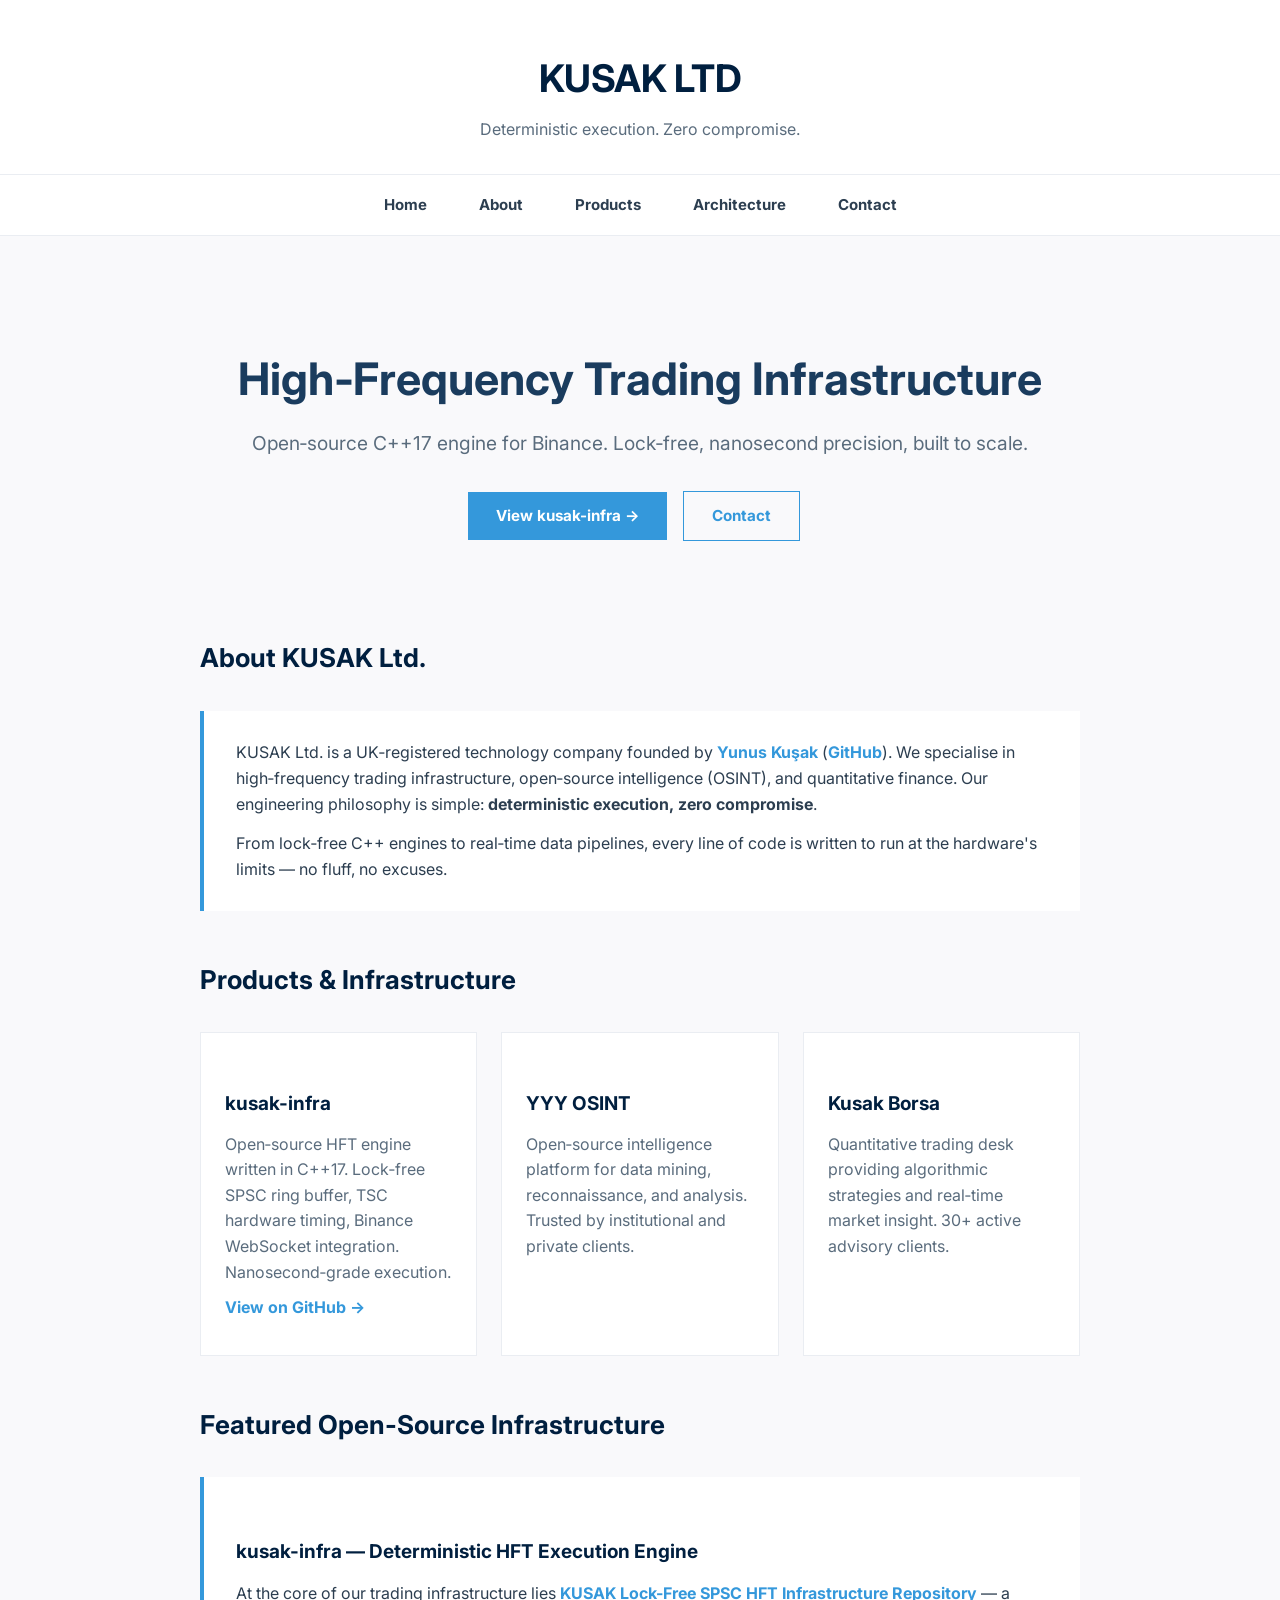
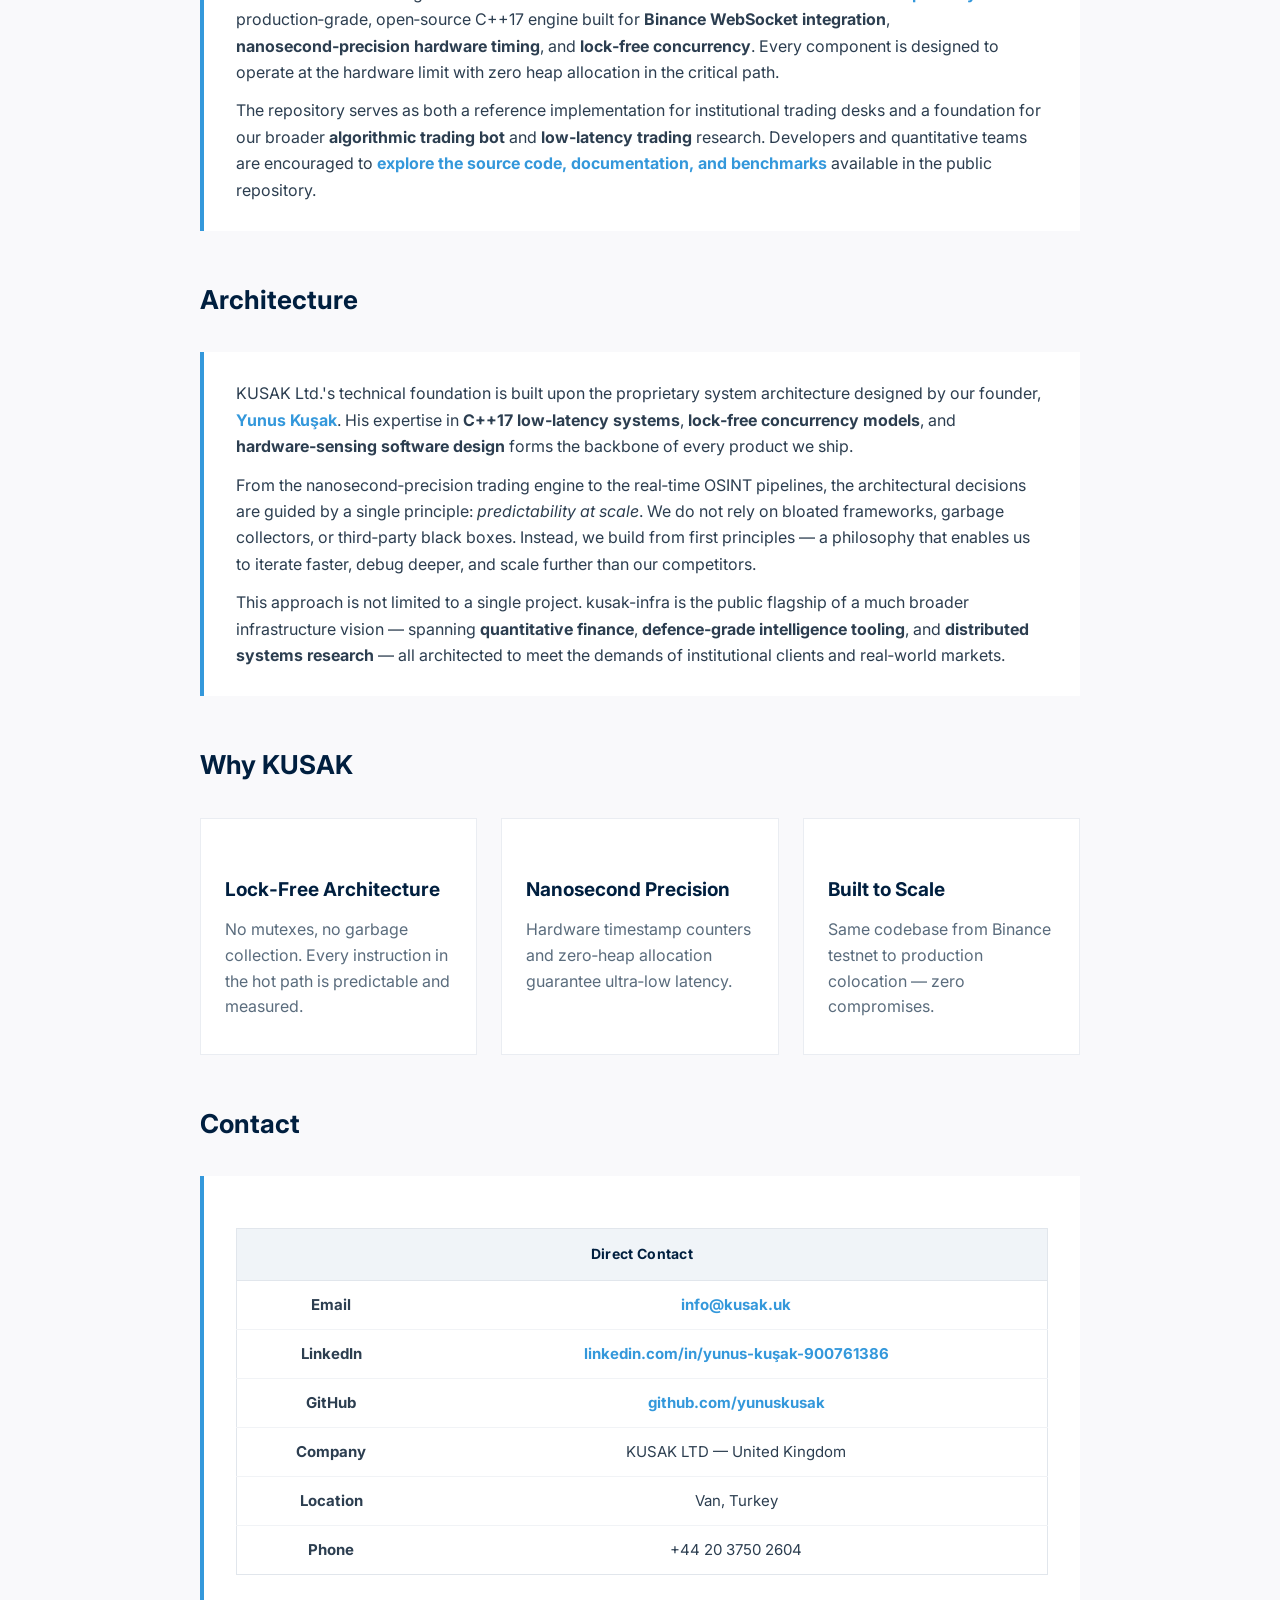
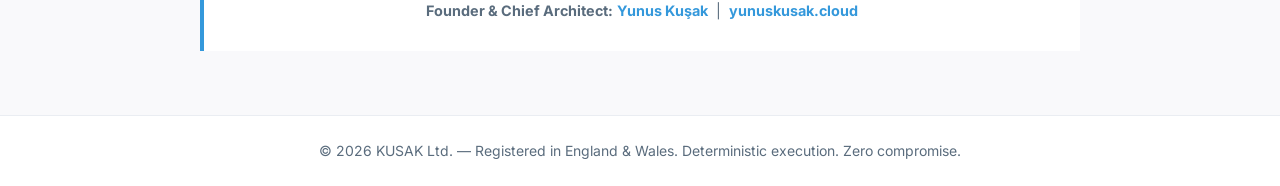
==== index.html @ 6ea3983c "Add files via upload" ====
<!DOCTYPE html>
<html lang="en">
<head>
    <meta charset="UTF-8">
    <meta name="viewport" content="width=device-width, initial-scale=1.0">

    <!-- SEO Meta Tags -->
    <meta name="description" content="KUSAK Ltd. — High-frequency trading infrastructure and OSINT services. Open-source C++17 HFT engine for Binance.">
    <meta name="keywords" content="KUSAK, HFT, algorithmic trading bot, Binance trading bot, low-latency trading, borsa botu, C++17, lock-free, OSINT, kusak-infra, Yunus Kuşak">

    <title>KUSAK Ltd. — Deterministic Execution. Zero Compromise.</title>

    <!-- Google Fonts -->
    <link rel="preconnect" href="https://fonts.googleapis.com">
    <link rel="preconnect" href="https://fonts.gstatic.com" crossorigin>
    <link href="https://fonts.googleapis.com/css2?family=Inter:opsz,wght@14..32,400;14..32,500;14..32,600;14..32,700&display=swap" rel="stylesheet">

    <!-- Harici CSS Dosyası -->
    <link rel="stylesheet" href="style.css">
</head>
<body>

    <!-- ===== HEADER ===== -->
    <header class="site-header">
        <h1>KUSAK LTD</h1>
        <p>Deterministic execution. Zero compromise.</p>
    </header>

    <!-- ===== NAVIGATION ===== -->
    <nav>
    <a href="#hero">Home</a>
    <a href="#about">About</a>
    <a href="#products">Products</a>
    <a href="#architecture">Architecture</a>
    <a href="#contact">Contact</a>
</nav>

    <!-- ===== HERO SECTION ===== -->
    <section id="hero" class="container" style="text-align:center; padding-top:60px; padding-bottom:40px;">
        <h1 style="font-size:2.8rem; color:#1A3C5E; margin-bottom:12px;">High‑Frequency Trading Infrastructure</h1>
        <p style="font-size:1.2rem; color:#5A6C7D; margin-bottom:32px;">
            Open‑source C++17 engine for Binance. Lock‑free, nanosecond precision, built to scale.
        </p>
        <a href="https://github.com/yunuskusak/kusak-infra.git"
           class="btn"
           target="_blank"
           rel="noopener"
           title="View C++17 Lock-Free HFT Engine Source Code on GitHub"
           aria-label="View C++17 Lock-Free HFT Engine Source Code on GitHub">
            View kusak-infra →
        </a>
        <a href="#contact" class="btn btn-outline">Contact</a>
    </section>

    <!-- ===== ABOUT SECTION ===== -->
    <section id="about" class="container">
        <h2>About KUSAK Ltd.</h2>
        <div class="kart-kutu">
            <p>
                KUSAK Ltd. is a UK‑registered technology company founded by
                <a href="https://yunuskusak.cloud" target="_blank" rel="noopener"
                   title="Yunus Kuşak — Personal Website"
                   aria-label="Yunus Kuşak Personal Website">Yunus Kuşak</a>
                (<a href="https://github.com/yunuskusak" target="_blank" rel="noopener"
                   title="Yunus Kuşak — Founder of KUSAK Ltd. on GitHub"
                   aria-label="Yunus Kuşak — Founder of KUSAK Ltd. on GitHub">GitHub</a>).
                We specialise in high‑frequency trading infrastructure, open‑source intelligence (OSINT),
                and quantitative finance. Our engineering philosophy is simple: <strong>deterministic execution, zero compromise</strong>.
            </p>
            <p>
                From lock‑free C++ engines to real‑time data pipelines, every line of code
                is written to run at the hardware's limits — no fluff, no excuses.
            </p>
        </div>
    </section>

    <!-- ===== PRODUCTS SECTION ===== -->
    <section id="products" class="container">
        <h2>Products & Infrastructure</h2>
        <div class="grid-3">
            <div class="item">
                <h3>kusak-infra</h3>
                <p>Open‑source HFT engine written in C++17. Lock‑free SPSC ring buffer, TSC hardware timing, Binance WebSocket integration. Nanosecond‑grade execution.</p>
                <p><a href="https://github.com/yunuskusak/kusak-infra.git" target="_blank" rel="noopener"
                      title="View C++17 Lock-Free HFT Engine Source Code on GitHub"
                      aria-label="View C++17 Lock-Free HFT Engine Source Code on GitHub">View on GitHub →</a></p>
            </div>
            <div class="item">
                <h3>YYY OSINT</h3>
                <p>Open‑source intelligence platform for data mining, reconnaissance, and analysis. Trusted by institutional and private clients.</p>
            </div>
            <div class="item">
                <h3>Kusak Borsa</h3>
                <p>Quantitative trading desk providing algorithmic strategies and real‑time market insight. 30+ active advisory clients.</p>
            </div>
        </div>
    </section>

    <!-- ===== FEATURED OPEN-SOURCE PROJECT ===== -->
    <section id="featured" class="container">
        <h2>Featured Open-Source Infrastructure</h2>
        <div class="kart-kutu">
            <h3 style="color: #001F3F; margin-bottom: 12px;">kusak-infra — Deterministic HFT Execution Engine</h3>
            <p>
                At the core of our trading infrastructure lies
                <a href="https://github.com/yunuskusak/kusak-infra.git"
                   target="_blank"
                   rel="noopener"
                   title="KUSAK Lock-Free SPSC High-Frequency Trading Infrastructure Repository"
                   aria-label="KUSAK Lock-Free SPSC High-Frequency Trading Infrastructure Repository on GitHub">
                    KUSAK Lock-Free SPSC HFT Infrastructure Repository
                </a> —
                a production‑grade, open‑source C++17 engine built for
                <strong>Binance WebSocket integration</strong>,
                <strong>nanosecond‑precision hardware timing</strong>, and
                <strong>lock‑free concurrency</strong>.
                Every component is designed to operate at the hardware limit with
                zero heap allocation in the critical path.
            </p>
            <p>
                The repository serves as both a reference implementation for
                institutional trading desks and a foundation for our broader
                <strong>algorithmic trading bot</strong> and
                <strong>low‑latency trading</strong> research.
                Developers and quantitative teams are encouraged to
                <a href="https://github.com/yunuskusak/kusak-infra.git"
                   target="_blank"
                   rel="noopener"
                   title="Explore KUSAK HFT Engine Source Code, Documentation, and Benchmarks on GitHub"
                   aria-label="Explore KUSAK HFT Engine Source Code, Documentation, and Benchmarks on GitHub">
                    explore the source code, documentation, and benchmarks
                </a>
                available in the public repository.
            </p>
        </div>
    </section>

    <!-- ===== ARCHITECTURE ===== -->
<section id="architecture" class="container">
    <h2>Architecture</h2>
    <div class="kart-kutu">
        <p>
            KUSAK Ltd.'s technical foundation is built upon the proprietary system architecture 
            designed by our founder, 
            <a href="https://github.com/yunuskusak" target="_blank" rel="noopener" 
               title="Yunus Kuşak — Chief Architect & Founder of KUSAK Ltd. on GitHub"
               aria-label="Yunus Kuşak — Chief Architect & Founder of KUSAK Ltd. on GitHub">Yunus Kuşak</a>.
            His expertise in <strong>C++17 low‑latency systems</strong>, <strong>lock‑free concurrency models</strong>, 
            and <strong>hardware‑sensing software design</strong> forms the backbone of every product we ship.
        </p>
        <p>
            From the nanosecond‑precision trading engine to the real‑time OSINT pipelines, 
            the architectural decisions are guided by a single principle: <em>predictability at scale</em>. 
            We do not rely on bloated frameworks, garbage collectors, or third‑party black boxes. 
            Instead, we build from first principles — a philosophy that enables us to iterate faster, 
            debug deeper, and scale further than our competitors.
        </p>
        <p>
            This approach is not limited to a single project. kusak-infra is the public flagship 
            of a much broader infrastructure vision — spanning <strong>quantitative finance</strong>, 
            <strong>defence‑grade intelligence tooling</strong>, and <strong>distributed systems research</strong> — 
            all architected to meet the demands of institutional clients and real‑world markets.
        </p>
    </div>
</section>

    <!-- ===== WHY KUSAK SECTION ===== -->
    <section id="why" class="container">
        <h2>Why KUSAK</h2>
        <div class="grid-3">
            <div class="item">
                <h3>Lock‑Free Architecture</h3>
                <p>No mutexes, no garbage collection. Every instruction in the hot path is predictable and measured.</p>
            </div>
            <div class="item">
                <h3>Nanosecond Precision</h3>
                <p>Hardware timestamp counters and zero‑heap allocation guarantee ultra‑low latency.</p>
            </div>
            <div class="item">
                <h3>Built to Scale</h3>
                <p>Same codebase from Binance testnet to production colocation — zero compromises.</p>
            </div>
        </div>
    </section>

    <!-- ===== CONTACT SECTION (DÜZELTİLMİŞ) ===== -->
    <section id="contact" class="container">
        <h2>Contact</h2>
        <div class="kart-kutu" style="text-align:center;">
            <table class="contact-table">
                <tr><th colspan="2">Direct Contact</th></tr>
                <tr><td><b>Email</b></td><td><a href="mailto:info@kusak.uk">info@kusak.uk</a></td></tr>
                <tr><td><b>LinkedIn</b></td><td><a href="https://linkedin.com/in/yunus-kuşak-900761386" target="_blank">linkedin.com/in/yunus-kuşak-900761386</a></td></tr>
                <tr><td><b>GitHub</b></td><td><a href="https://github.com/yunuskusak" target="_blank">github.com/yunuskusak</a></td></tr>
                <tr><td><b>Company</b></td><td>KUSAK LTD — United Kingdom</td></tr>
                <tr><td><b>Location</b></td><td>Van, Turkey</td></tr>
                <tr><td><b>Phone</b></td><td>+44 20 3750 2604</td></tr>
            </table>
            <p style="font-size: 0.9rem; color: #5A6C7D; margin-top: 16px;">
                <strong>Founder & Chief Architect:</strong>
                <a href="https://github.com/yunuskusak" target="_blank" rel="noopener"
                   title="Yunus Kuşak — Founder & Chief Architect of KUSAK Ltd. on GitHub"
                   aria-label="Yunus Kuşak — Founder & Chief Architect of KUSAK Ltd. on GitHub">Yunus Kuşak</a>
                &nbsp;|&nbsp;
                <a href="https://yunuskusak.cloud" target="_blank" rel="noopener"
                   title="Yunus Kuşak — Personal Website"
                   aria-label="Yunus Kuşak Personal Website">yunuskusak.cloud</a>
            </p>
        </div>
    </section>

    <!-- ===== FOOTER ===== -->
    <footer>
        <p>&copy; 2026 KUSAK Ltd. — Registered in England &amp; Wales. Deterministic execution. Zero compromise.</p>
    </footer>

</body>
</html>
---- style.css ----
* {
  margin: 0;
  padding: 0;
}

body {
  background-color: #F9F9FB;
  color: #2C3E50;
  font-family: 'Inter', 'Segoe UI', 'Roboto', Arial, Verdana, sans-serif;
  font-size: 16px;
  line-height: 1.6;
}

.site-header {
  background-color: #FFFFFF;
  padding: 48px 24px 32px 24px;
  text-align: center;
  border-bottom: 1px solid #EAEDF2;
}

.site-header h1 {
  color: #001F3F;
  font-size: 38px;
  font-weight: bold;
  letter-spacing: -0.5px;
  margin-bottom: 8px;
}

.site-header p {
  color: #5A6C7D;
  font-size: 16px;
}

nav {
  background-color: #FFFFFF;
  padding: 0;
  text-align: center;
  border-bottom: 1px solid #EAEDF2;
}

nav a {
  display: inline-block;
  color: #2C3E50;
  text-decoration: none;
  padding: 18px 24px;
  font-size: 15px;
  font-weight: bold;
}

nav a:hover {
  color: #3498DB;
  background-color: #F0F4F8;
}

.container {
  width: 880px;
  margin: 48px auto;
  padding: 0 24px;
}

h2 {
  color: #001F3F;
  font-size: 26px;
  font-weight: bold;
  margin-top: 48px;
  margin-bottom: 20px;
}

h3 {
  color: #2C3E50;
  font-size: 19px;
  font-weight: bold;
  margin-top: 32px;
  margin-bottom: 12px;
}

hr {
  border: none;
  border-top: 1px solid #EAEDF2;
  margin: 40px 0;
}

a {
  color: #3498DB;
  text-decoration: none;
  font-weight: bold;
}

a:hover {
  color: #001F3F;
  text-decoration: underline;
}

ul, ol {
  padding-left: 24px;
  margin: 16px 0;
  line-height: 1.7;
  color: #2C3E50;
}

table {
  border-collapse: collapse;
  width: 100%;
  margin: 32px 0;
  background-color: transparent;
  border: 1px solid #E1E6EC;
}

th {
  background-color: #F0F4F8;
  color: #001F3F;
  padding: 14px 16px;
  text-align: left;
  font-weight: bold;
  font-size: 14px;
  letter-spacing: 0.3px;
  border-bottom: 1px solid #E1E6EC;
}

td {
  padding: 12px 16px;
  border-bottom: 1px solid #F1F3F6;
  color: #2C3E50;
  background-color: #FFFFFF;
  vertical-align: middle;
  font-size: 15px;
}

tr:last-child td {
  border-bottom: none;
}

tr:hover td {
  background-color: #F9FBFD;
}

.kart-kutu {
  background-color: #FFFFFF;
  border: none;
  border-left: 4px solid #3498DB;
  padding: 28px 32px;
  margin: 32px 0;
}

.kart-kutu p {
  margin-bottom: 12px;
  color: #2C3E50;
  line-height: 1.65;
}

.kart-kutu p:last-child {
  margin-bottom: 0;
}

.form-satir {
  margin-bottom: 28px;
}

label {
  display: block;
  color: #001F3F;
  font-weight: bold;
  font-size: 15px;
  margin-bottom: 8px;
}

input[type="text"],
input[type="password"],
input[type="email"],
textarea {
  width: 100%;
  max-width: 600px;
  background-color: #FFFFFF;
  border: 1px solid #DDE1E7;
  color: #2C3E50;
  padding: 12px 16px;
  font-family: inherit;
  font-size: 16px;
}

input:focus,
textarea:focus {
  border-color: #3498DB;
  outline: none;
  background-color: #F5FAFF;
}

textarea {
  vertical-align: top;
}

input[type="submit"],
input[type="reset"] {
  background-color: #3498DB;
  color: #FFFFFF;
  border: none;
  padding: 12px 32px;
  font-family: inherit;
  font-size: 16px;
  font-weight: bold;
  margin-right: 12px;
}

input[type="reset"] {
  background-color: #E1E6EC;
  color: #2C3E50;
}

input[type="submit"]:hover {
  background-color: #001F3F;
}

input[type="reset"]:hover {
  background-color: #CFD6DF;
}

input[type="checkbox"],
input[type="radio"] {
  margin-right: 8px;
}

.secenekler {
  line-height: 2;
}

.resim-alan {
  background-color: #FFFFFF;
  border: 1px solid #EAEDF2;
  display: inline-block;
  padding: 12px;
  margin: 12px;
  text-align: center;
  vertical-align: top;
  width: 240px;
}

.resim-alan p {
  color: #2C3E50;
  font-size: 14px;
  font-weight: bold;
  margin: 10px 0 0 0;
}

.resim-alan img {
  width: 100%;
  height: auto;
  background-color: #F0F4F8;
  display: block;
  border: 1px solid #EAEDF2;
}

.profil-resim {
  border: 2px solid #3498DB;
  padding: 3px;
  background-color: #FFFFFF;
}

.bilgi-tablosu,
.girisim-tablosu {
  background-color: transparent;
  border: none;
}

.bilgi-tablosu td,
.girisim-tablosu td {
  background-color: transparent;
}

.bilgi-etiket {
  background-color: #F0F4F8;
  width: 160px;
  color: #001F3F;
  font-weight: bold;
}

.bilgi-deger {
  background-color: #FFFFFF;
  color: #2C3E50;
}

footer {
  background-color: #FFFFFF;
  border-top: 1px solid #EAEDF2;
  text-align: center;
  padding: 24px;
  color: #5A6C7D;
  font-size: 14px;
  margin-top: 64px;
}

footer a {
  color: #3498DB;
  text-decoration: none;
  font-weight: bold;
}

footer a:hover {
  color: #001F3F;
}

.tesekkur-bolum {
  background-color: #FFFFFF;
  border: 1px solid #EAEDF2;
  padding: 32px 24px;
  margin-top: 40px;
  text-align: center;
}

.tesekkur-bolum h2 {
  color: #001F3F;
  margin-bottom: 20px;
}

.tesekkur-bolum h3 {
  color: #3498DB;
}

.tesekkur-bolum p {
  color: #2C3E50;
  max-width: 600px;
  margin: 0 auto 16px auto;
}

.tesekkur-bolum .isim-listesi {
  list-style: none;
  padding: 0;
  text-align: center;
}

.tesekkur-bolum .isim-listesi li {
  display: inline-block;
  margin: 6px 12px;
  font-weight: bold;
  color: #2C3E50;
}

/* === EKSİK SINIFLAR: Butonlar ve Grid (HTML ile uyumlu) === */
.btn {
  display: inline-block;
  background-color: #3498DB;
  color: #FFFFFF;
  padding: 12px 28px;
  font-size: 0.95rem;
  font-weight: bold;
  text-decoration: none;
  margin-right: 12px;
  margin-bottom: 8px;
}

.btn:hover {
  background-color: #001F3F;
  color: #FFFFFF;
  text-decoration: none;
}

.btn-outline {
  background-color: transparent;
  border: 1px solid #3498DB;
  color: #3498DB;
}

.btn-outline:hover {
  background-color: #3498DB;
  color: #FFFFFF;
}

.grid-3 {
  display: grid;
  grid-template-columns: repeat(auto-fit, minmax(240px, 1fr));
  gap: 24px;
  margin: 32px 0;
}

.grid-3 .item {
  background-color: #FFFFFF;
  padding: 24px;
  border: 1px solid #EAEDF2;
}

.grid-3 .item h3 {
  color: #001F3F;
}

.grid-3 .item p {
  color: #5A6C7D;
  margin-bottom: 10px;
}
/* === İLETİŞİM TABLOSU === */
.contact-table {
  width: 100%;
  border-collapse: collapse;
  margin: 24px 0;
  background-color: transparent;
  border: 1px solid #E1E6EC;
}

.contact-table th {
  background-color: #F0F4F8;
  color: #001F3F;
  padding: 14px 16px;
  text-align: center;
  font-weight: bold;
  font-size: 14px;
  letter-spacing: 0.3px;
  border-bottom: 1px solid #E1E6EC;
}

.contact-table td {
  padding: 12px 16px;
  border-bottom: 1px solid #F1F3F6;
  color: #2C3E50;
  background-color: #FFFFFF;
  vertical-align: middle;
  font-size: 15px;
}

.contact-table tr:last-child td {
  border-bottom: none;
}

.contact-table tr:hover td {
  background-color: #F9FBFD;
}
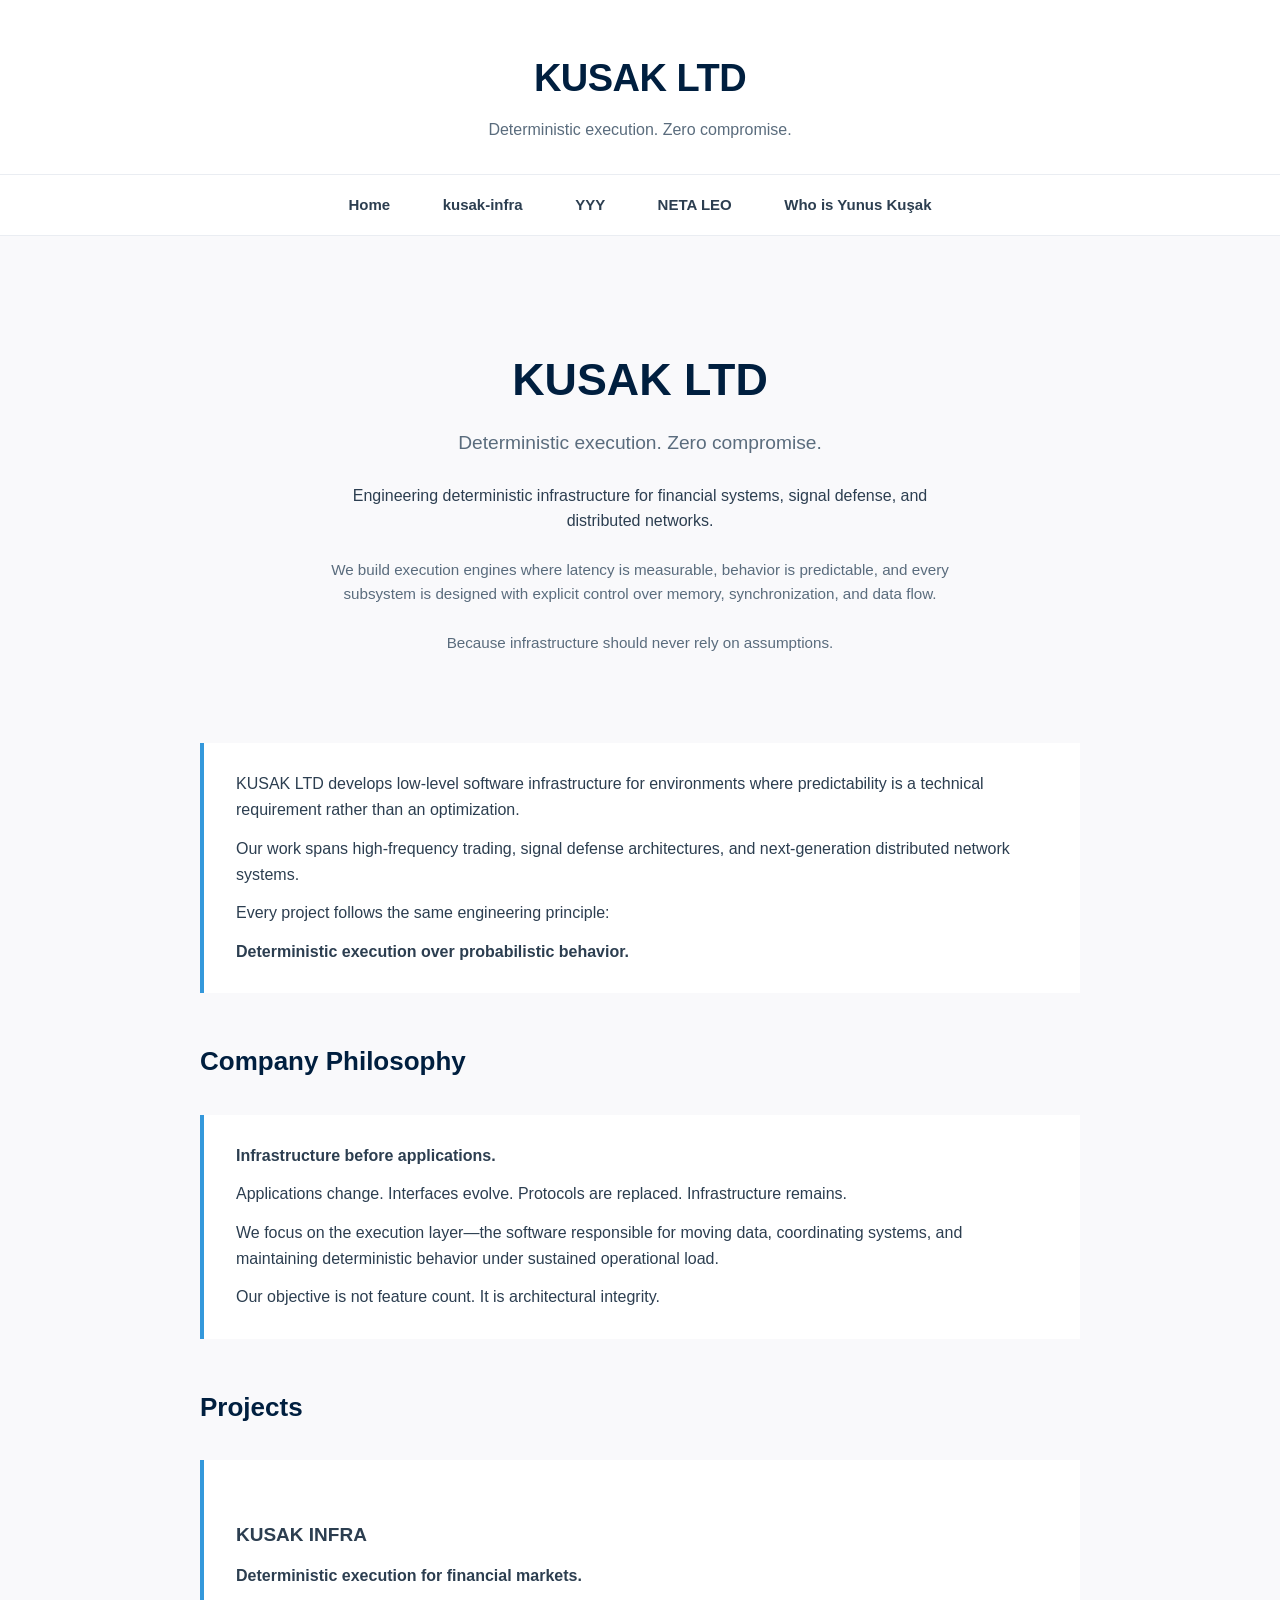
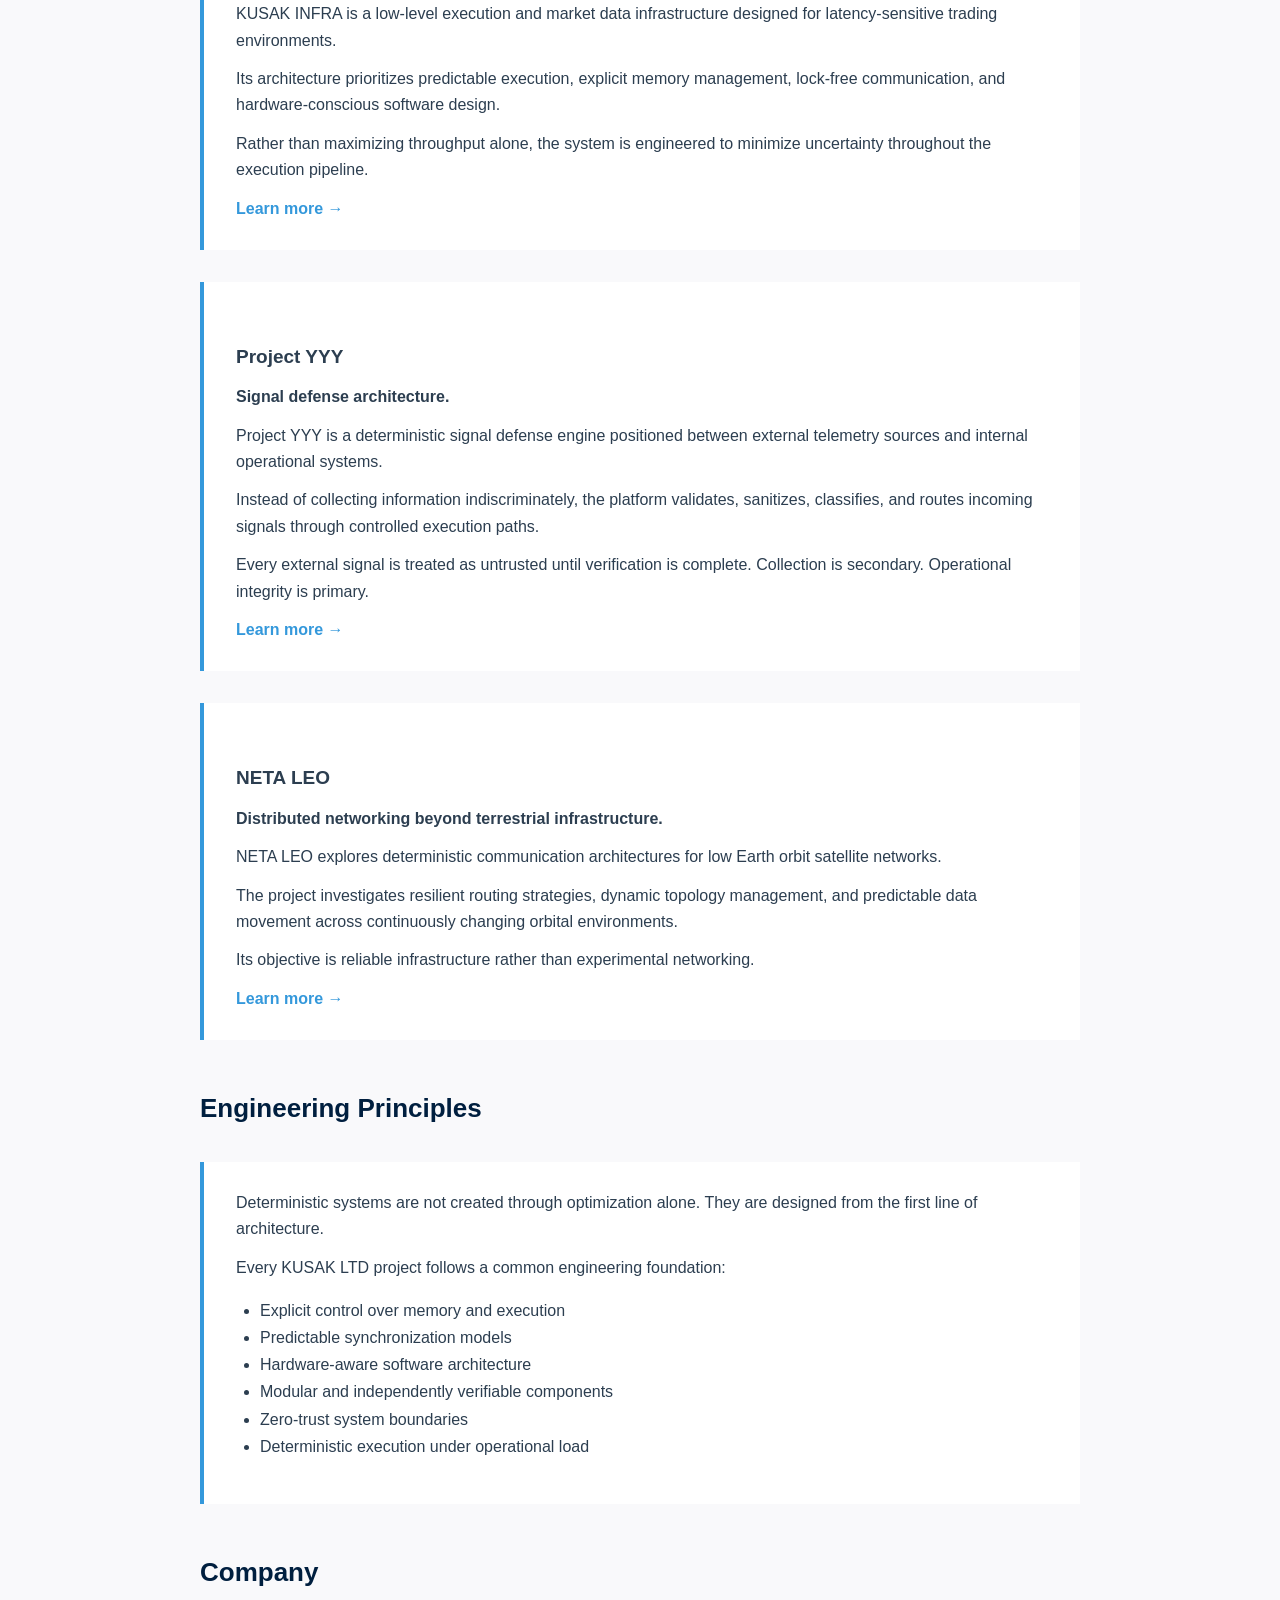
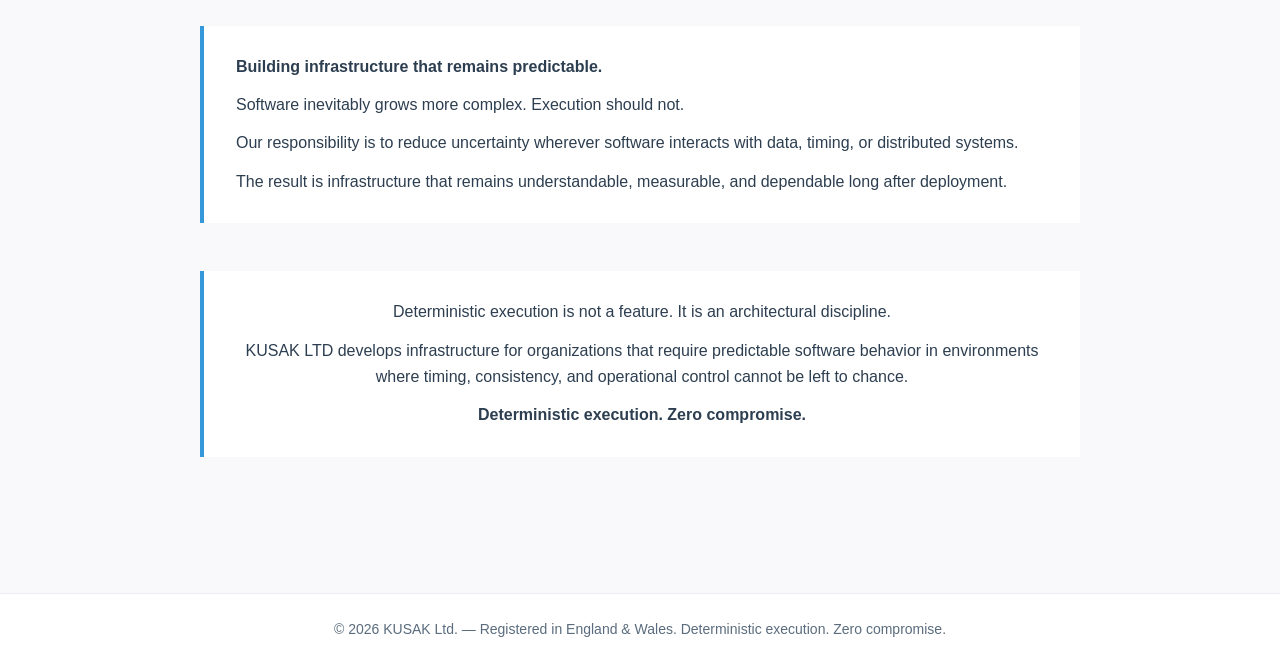
==== commit 2ec213dd: "Add files via upload" ====
--- a/index.html
+++ b/index.html
@@ -3,216 +3,129 @@
 <head>
     <meta charset="UTF-8">
     <meta name="viewport" content="width=device-width, initial-scale=1.0">
-
-    <!-- SEO Meta Tags -->
-    <meta name="description" content="KUSAK Ltd. — High-frequency trading infrastructure and OSINT services. Open-source C++17 HFT engine for Binance.">
-    <meta name="keywords" content="KUSAK, HFT, algorithmic trading bot, Binance trading bot, low-latency trading, borsa botu, C++17, lock-free, OSINT, kusak-infra, Yunus Kuşak">
-
     <title>KUSAK Ltd. — Deterministic Execution. Zero Compromise.</title>
-
-    <!-- Google Fonts -->
-    <link rel="preconnect" href="https://fonts.googleapis.com">
-    <link rel="preconnect" href="https://fonts.gstatic.com" crossorigin>
-    <link href="https://fonts.googleapis.com/css2?family=Inter:opsz,wght@14..32,400;14..32,500;14..32,600;14..32,700&display=swap" rel="stylesheet">
-
-    <!-- Harici CSS Dosyası -->
     <link rel="stylesheet" href="style.css">
 </head>
 <body>
-
-    <!-- ===== HEADER ===== -->
     <header class="site-header">
         <h1>KUSAK LTD</h1>
         <p>Deterministic execution. Zero compromise.</p>
     </header>
+    <nav>
+        <a href="index.html">Home</a>
+        <a href="surumler.html">kusak-infra</a>
+        <a href="yyy.html">YYY</a>
+        <a href="neta-leo.html">NETA LEO</a>
+        <a href="founder.html">Who is Yunus Kuşak</a>
+    </nav>
 
-    <!-- ===== NAVIGATION ===== -->
-    <nav>
-    <a href="#hero">Home</a>
-    <a href="#about">About</a>
-    <a href="#products">Products</a>
-    <a href="#architecture">Architecture</a>
-    <a href="#contact">Contact</a>
-</nav>
-
-    <!-- ===== HERO SECTION ===== -->
-    <section id="hero" class="container" style="text-align:center; padding-top:60px; padding-bottom:40px;">
-        <h1 style="font-size:2.8rem; color:#1A3C5E; margin-bottom:12px;">High‑Frequency Trading Infrastructure</h1>
-        <p style="font-size:1.2rem; color:#5A6C7D; margin-bottom:32px;">
-            Open‑source C++17 engine for Binance. Lock‑free, nanosecond precision, built to scale.
+    <!-- ===== HERO ===== -->
+    <section class="container" style="text-align:center; padding-top:60px; padding-bottom:40px;">
+        <h1 style="font-size:2.8rem; color:#001F3F; margin-bottom:12px;">KUSAK LTD</h1>
+        <p style="font-size:1.2rem; color:#5A6C7D; margin-bottom:24px;">Deterministic execution. Zero compromise.</p>
+        <p style="font-size:1.0rem; color:#2C3E50; max-width:650px; margin:0 auto 24px auto;">
+            Engineering deterministic infrastructure for financial systems, signal defense, and distributed networks.
         </p>
-        <a href="https://github.com/yunuskusak/kusak-infra.git"
-           class="btn"
-           target="_blank"
-           rel="noopener"
-           title="View C++17 Lock-Free HFT Engine Source Code on GitHub"
-           aria-label="View C++17 Lock-Free HFT Engine Source Code on GitHub">
-            View kusak-infra →
-        </a>
-        <a href="#contact" class="btn btn-outline">Contact</a>
+        <p style="font-size:0.95rem; color:#5A6C7D; max-width:650px; margin:0 auto 24px auto;">
+            We build execution engines where latency is measurable, behavior is predictable, and every subsystem is designed with explicit control over memory, synchronization, and data flow.
+        </p>
+        <p style="font-size:0.95rem; color:#5A6C7D; max-width:650px; margin:0 auto 0 auto;">
+            Because infrastructure should never rely on assumptions.
+        </p>
     </section>
 
-    <!-- ===== ABOUT SECTION ===== -->
-    <section id="about" class="container">
-        <h2>About KUSAK Ltd.</h2>
+    <!-- ===== SHORT OVERVIEW ===== -->
+    <section class="container">
         <div class="kart-kutu">
-            <p>
-                KUSAK Ltd. is a UK‑registered technology company founded by
-                <a href="https://yunuskusak.cloud" target="_blank" rel="noopener"
-                   title="Yunus Kuşak — Personal Website"
-                   aria-label="Yunus Kuşak Personal Website">Yunus Kuşak</a>
-                (<a href="https://github.com/yunuskusak" target="_blank" rel="noopener"
-                   title="Yunus Kuşak — Founder of KUSAK Ltd. on GitHub"
-                   aria-label="Yunus Kuşak — Founder of KUSAK Ltd. on GitHub">GitHub</a>).
-                We specialise in high‑frequency trading infrastructure, open‑source intelligence (OSINT),
-                and quantitative finance. Our engineering philosophy is simple: <strong>deterministic execution, zero compromise</strong>.
-            </p>
-            <p>
-                From lock‑free C++ engines to real‑time data pipelines, every line of code
-                is written to run at the hardware's limits — no fluff, no excuses.
-            </p>
+            <p>KUSAK LTD develops low-level software infrastructure for environments where predictability is a technical requirement rather than an optimization.</p>
+            <p>Our work spans high-frequency trading, signal defense architectures, and next-generation distributed network systems.</p>
+            <p>Every project follows the same engineering principle:</p>
+            <p><strong>Deterministic execution over probabilistic behavior.</strong></p>
         </div>
     </section>
 
-    <!-- ===== PRODUCTS SECTION ===== -->
-    <section id="products" class="container">
-        <h2>Products & Infrastructure</h2>
-        <div class="grid-3">
-            <div class="item">
-                <h3>kusak-infra</h3>
-                <p>Open‑source HFT engine written in C++17. Lock‑free SPSC ring buffer, TSC hardware timing, Binance WebSocket integration. Nanosecond‑grade execution.</p>
-                <p><a href="https://github.com/yunuskusak/kusak-infra.git" target="_blank" rel="noopener"
-                      title="View C++17 Lock-Free HFT Engine Source Code on GitHub"
-                      aria-label="View C++17 Lock-Free HFT Engine Source Code on GitHub">View on GitHub →</a></p>
-            </div>
-            <div class="item">
-                <h3>YYY OSINT</h3>
-                <p>Open‑source intelligence platform for data mining, reconnaissance, and analysis. Trusted by institutional and private clients.</p>
-            </div>
-            <div class="item">
-                <h3>Kusak Borsa</h3>
-                <p>Quantitative trading desk providing algorithmic strategies and real‑time market insight. 30+ active advisory clients.</p>
-            </div>
+    <!-- ===== COMPANY PHILOSOPHY ===== -->
+    <section class="container">
+        <h2>Company Philosophy</h2>
+        <div class="kart-kutu">
+            <p><strong>Infrastructure before applications.</strong></p>
+            <p>Applications change. Interfaces evolve. Protocols are replaced. Infrastructure remains.</p>
+            <p>We focus on the execution layer—the software responsible for moving data, coordinating systems, and maintaining deterministic behavior under sustained operational load.</p>
+            <p>Our objective is not feature count. It is architectural integrity.</p>
         </div>
     </section>
 
-    <!-- ===== FEATURED OPEN-SOURCE PROJECT ===== -->
-    <section id="featured" class="container">
-        <h2>Featured Open-Source Infrastructure</h2>
+    <!-- ===== PROJECTS ===== -->
+    <section class="container">
+        <h2>Projects</h2>
+
         <div class="kart-kutu">
-            <h3 style="color: #001F3F; margin-bottom: 12px;">kusak-infra — Deterministic HFT Execution Engine</h3>
-            <p>
-                At the core of our trading infrastructure lies
-                <a href="https://github.com/yunuskusak/kusak-infra.git"
-                   target="_blank"
-                   rel="noopener"
-                   title="KUSAK Lock-Free SPSC High-Frequency Trading Infrastructure Repository"
-                   aria-label="KUSAK Lock-Free SPSC High-Frequency Trading Infrastructure Repository on GitHub">
-                    KUSAK Lock-Free SPSC HFT Infrastructure Repository
-                </a> —
-                a production‑grade, open‑source C++17 engine built for
-                <strong>Binance WebSocket integration</strong>,
-                <strong>nanosecond‑precision hardware timing</strong>, and
-                <strong>lock‑free concurrency</strong>.
-                Every component is designed to operate at the hardware limit with
-                zero heap allocation in the critical path.
-            </p>
-            <p>
-                The repository serves as both a reference implementation for
-                institutional trading desks and a foundation for our broader
-                <strong>algorithmic trading bot</strong> and
-                <strong>low‑latency trading</strong> research.
-                Developers and quantitative teams are encouraged to
-                <a href="https://github.com/yunuskusak/kusak-infra.git"
-                   target="_blank"
-                   rel="noopener"
-                   title="Explore KUSAK HFT Engine Source Code, Documentation, and Benchmarks on GitHub"
-                   aria-label="Explore KUSAK HFT Engine Source Code, Documentation, and Benchmarks on GitHub">
-                    explore the source code, documentation, and benchmarks
-                </a>
-                available in the public repository.
-            </p>
+            <h3>KUSAK INFRA</h3>
+            <p><strong>Deterministic execution for financial markets.</strong></p>
+            <p>KUSAK INFRA is a low-level execution and market data infrastructure designed for latency-sensitive trading environments.</p>
+            <p>Its architecture prioritizes predictable execution, explicit memory management, lock-free communication, and hardware-conscious software design.</p>
+            <p>Rather than maximizing throughput alone, the system is engineered to minimize uncertainty throughout the execution pipeline.</p>
+            <p><a href="kusak-infra.html">Learn more →</a></p>
+        </div>
+
+        <div class="kart-kutu">
+            <h3>Project YYY</h3>
+            <p><strong>Signal defense architecture.</strong></p>
+            <p>Project YYY is a deterministic signal defense engine positioned between external telemetry sources and internal operational systems.</p>
+            <p>Instead of collecting information indiscriminately, the platform validates, sanitizes, classifies, and routes incoming signals through controlled execution paths.</p>
+            <p>Every external signal is treated as untrusted until verification is complete. Collection is secondary. Operational integrity is primary.</p>
+            <p><a href="yyy.html">Learn more →</a></p>
+        </div>
+
+        <div class="kart-kutu">
+            <h3>NETA LEO</h3>
+            <p><strong>Distributed networking beyond terrestrial infrastructure.</strong></p>
+            <p>NETA LEO explores deterministic communication architectures for low Earth orbit satellite networks.</p>
+            <p>The project investigates resilient routing strategies, dynamic topology management, and predictable data movement across continuously changing orbital environments.</p>
+            <p>Its objective is reliable infrastructure rather than experimental networking.</p>
+            <p><a href="neta-leo.html">Learn more →</a></p>
         </div>
     </section>
 
-    <!-- ===== ARCHITECTURE ===== -->
-<section id="architecture" class="container">
-    <h2>Architecture</h2>
-    <div class="kart-kutu">
-        <p>
-            KUSAK Ltd.'s technical foundation is built upon the proprietary system architecture 
-            designed by our founder, 
-            <a href="https://github.com/yunuskusak" target="_blank" rel="noopener" 
-               title="Yunus Kuşak — Chief Architect & Founder of KUSAK Ltd. on GitHub"
-               aria-label="Yunus Kuşak — Chief Architect & Founder of KUSAK Ltd. on GitHub">Yunus Kuşak</a>.
-            His expertise in <strong>C++17 low‑latency systems</strong>, <strong>lock‑free concurrency models</strong>, 
-            and <strong>hardware‑sensing software design</strong> forms the backbone of every product we ship.
-        </p>
-        <p>
-            From the nanosecond‑precision trading engine to the real‑time OSINT pipelines, 
-            the architectural decisions are guided by a single principle: <em>predictability at scale</em>. 
-            We do not rely on bloated frameworks, garbage collectors, or third‑party black boxes. 
-            Instead, we build from first principles — a philosophy that enables us to iterate faster, 
-            debug deeper, and scale further than our competitors.
-        </p>
-        <p>
-            This approach is not limited to a single project. kusak-infra is the public flagship 
-            of a much broader infrastructure vision — spanning <strong>quantitative finance</strong>, 
-            <strong>defence‑grade intelligence tooling</strong>, and <strong>distributed systems research</strong> — 
-            all architected to meet the demands of institutional clients and real‑world markets.
-        </p>
-    </div>
-</section>
-
-    <!-- ===== WHY KUSAK SECTION ===== -->
-    <section id="why" class="container">
-        <h2>Why KUSAK</h2>
-        <div class="grid-3">
-            <div class="item">
-                <h3>Lock‑Free Architecture</h3>
-                <p>No mutexes, no garbage collection. Every instruction in the hot path is predictable and measured.</p>
-            </div>
-            <div class="item">
-                <h3>Nanosecond Precision</h3>
-                <p>Hardware timestamp counters and zero‑heap allocation guarantee ultra‑low latency.</p>
-            </div>
-            <div class="item">
-                <h3>Built to Scale</h3>
-                <p>Same codebase from Binance testnet to production colocation — zero compromises.</p>
-            </div>
+    <!-- ===== ENGINEERING PRINCIPLES ===== -->
+    <section class="container">
+        <h2>Engineering Principles</h2>
+        <div class="kart-kutu">
+            <p>Deterministic systems are not created through optimization alone. They are designed from the first line of architecture.</p>
+            <p>Every KUSAK LTD project follows a common engineering foundation:</p>
+            <ul>
+                <li>Explicit control over memory and execution</li>
+                <li>Predictable synchronization models</li>
+                <li>Hardware-aware software architecture</li>
+                <li>Modular and independently verifiable components</li>
+                <li>Zero-trust system boundaries</li>
+                <li>Deterministic execution under operational load</li>
+            </ul>
         </div>
     </section>
 
-    <!-- ===== CONTACT SECTION (DÜZELTİLMİŞ) ===== -->
-    <section id="contact" class="container">
-        <h2>Contact</h2>
-        <div class="kart-kutu" style="text-align:center;">
-            <table class="contact-table">
-                <tr><th colspan="2">Direct Contact</th></tr>
-                <tr><td><b>Email</b></td><td><a href="mailto:info@kusak.uk">info@kusak.uk</a></td></tr>
-                <tr><td><b>LinkedIn</b></td><td><a href="https://linkedin.com/in/yunus-kuşak-900761386" target="_blank">linkedin.com/in/yunus-kuşak-900761386</a></td></tr>
-                <tr><td><b>GitHub</b></td><td><a href="https://github.com/yunuskusak" target="_blank">github.com/yunuskusak</a></td></tr>
-                <tr><td><b>Company</b></td><td>KUSAK LTD — United Kingdom</td></tr>
-                <tr><td><b>Location</b></td><td>Van, Turkey</td></tr>
-                <tr><td><b>Phone</b></td><td>+44 20 3750 2604</td></tr>
-            </table>
-            <p style="font-size: 0.9rem; color: #5A6C7D; margin-top: 16px;">
-                <strong>Founder & Chief Architect:</strong>
-                <a href="https://github.com/yunuskusak" target="_blank" rel="noopener"
-                   title="Yunus Kuşak — Founder & Chief Architect of KUSAK Ltd. on GitHub"
-                   aria-label="Yunus Kuşak — Founder & Chief Architect of KUSAK Ltd. on GitHub">Yunus Kuşak</a>
-                &nbsp;|&nbsp;
-                <a href="https://yunuskusak.cloud" target="_blank" rel="noopener"
-                   title="Yunus Kuşak — Personal Website"
-                   aria-label="Yunus Kuşak Personal Website">yunuskusak.cloud</a>
-            </p>
+    <!-- ===== COMPANY ===== -->
+    <section class="container">
+        <h2>Company</h2>
+        <div class="kart-kutu">
+            <p><strong>Building infrastructure that remains predictable.</strong></p>
+            <p>Software inevitably grows more complex. Execution should not.</p>
+            <p>Our responsibility is to reduce uncertainty wherever software interacts with data, timing, or distributed systems.</p>
+            <p>The result is infrastructure that remains understandable, measurable, and dependable long after deployment.</p>
         </div>
     </section>
 
-    <!-- ===== FOOTER ===== -->
+    <!-- ===== CLOSING ===== -->
+    <section class="container" style="text-align:center; padding-bottom:40px;">
+        <div class="kart-kutu">
+            <p>Deterministic execution is not a feature. It is an architectural discipline.</p>
+            <p>KUSAK LTD develops infrastructure for organizations that require predictable software behavior in environments where timing, consistency, and operational control cannot be left to chance.</p>
+            <p><strong>Deterministic execution. Zero compromise.</strong></p>
+        </div>
+    </section>
+
     <footer>
         <p>&copy; 2026 KUSAK Ltd. — Registered in England &amp; Wales. Deterministic execution. Zero compromise.</p>
     </footer>
-
 </body>
 </html>
